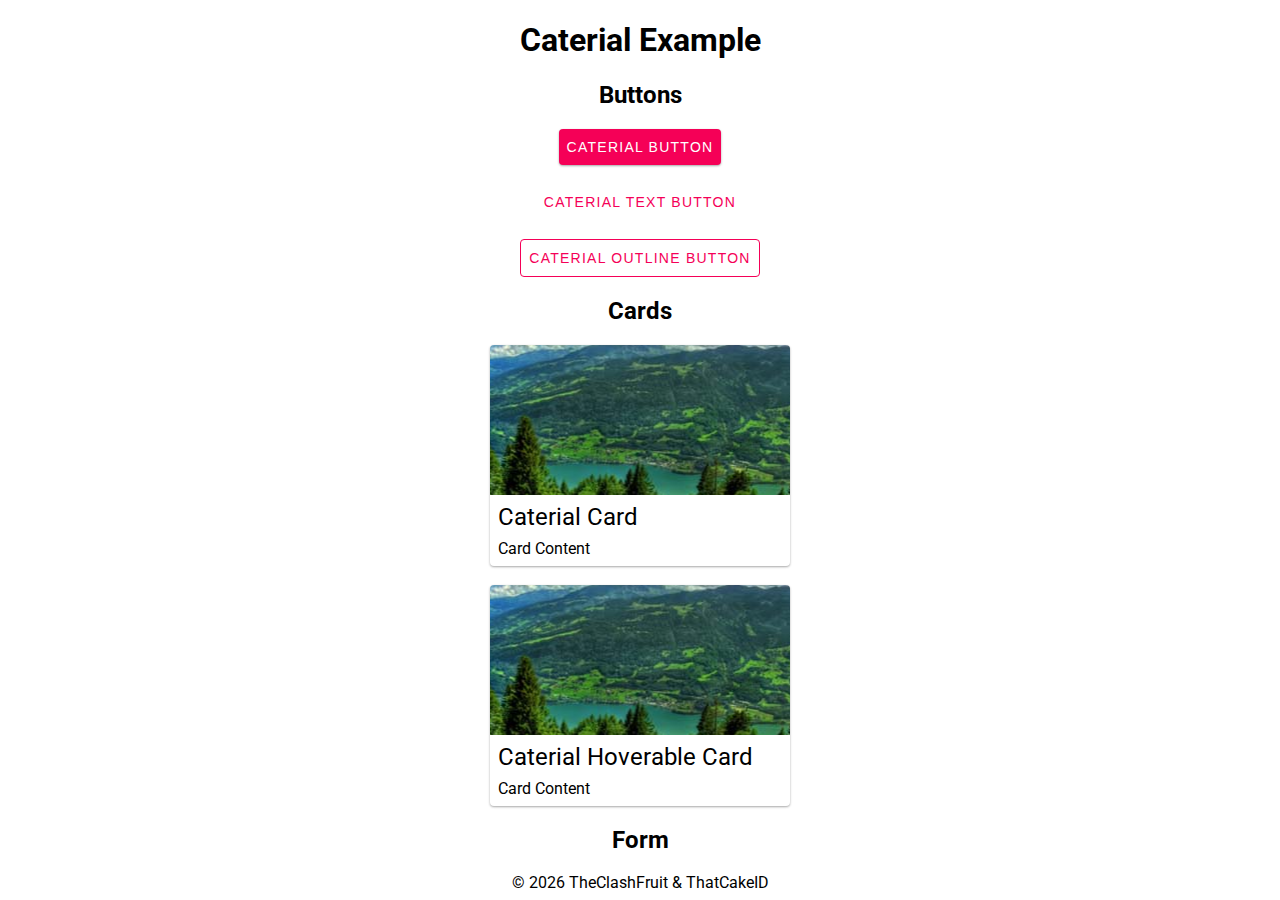
==== example/index.html @ e5562d66 "Add files via upload" ====
<!DOCTYPE html>
<html>
  <head>
    <meta charset="UTF-8">
    <meta name="viewport" content="width=device-width, initial-scale=1.0">

    <title>Caterial Example</title>

    <link rel="stylesheet" href="./css/caterial.css">
    <link rel="stylesheet" href="https://fonts.googleapis.com/icon?family=Material+Icons">
  </head>
  <body>
    <div style="text-align: center; margin-left: auto; margin-right: auto; width: fit-content; margin-bottom: 10px;">
      <h1>Caterial Example</h1>
      <h2>Buttons</h2>
      <button class="mr-button">
        <span class="mr-button-text">Caterial Button</span>
        <span class="mr-ripple"></span>
      </button>
      <br><br>
      <button class="mr-button--text">
        <span class="mr-button-text">Caterial Text Button</span>
        <span class="mr-ripple"></span>
      </button>
      <br><br>
      <button class="mr-button--outline">
        <span class="mr-button-text">Caterial Outline Button</span>
        <span class="mr-ripple"></span>
      </button>
      <h2>Cards</h2>
      <div class="mr-card">
        <div class="mr-card-image" style="background-image: url('./img/card.jpg');"></div>
        <span class="mr-card-title">Caterial Card</span>
        <div class="mr-card-content">
          Card Content
        </div>
      </div>
      <br>
      <div class="mr-card--hoverable">
        <div class="mr-card-image" style="background-image: url('./img/card.jpg');"></div>
        <span class="mr-card-title">Caterial Hoverable Card</span>
        <div class="mr-card-content">
          Card Content
        </div>
      </div>
      <h2>Form</h2>
    </div>
    <footer style="text-align: center;">
      &copy; <span id="year"></span> TheClashFruit & ThatCakeID
    </footer>

    <script src="./js/caterial.js"></script>
    <script>
      document.getElementById("year").innerText = new Date().getFullYear();
    </script>
  </body>
</html>
---- example/css/caterial.css ----
@import "./theme.css";
@import url('https://fonts.googleapis.com/css2?family=Roboto&display=swap');

body {
    background-color: var(--colorBackground);
    color: var(--colorOnBackground);
    font-family: 'Roboto', sans-serif;
}

.mr-button {
    position: relative;
    overflow: hidden;
    cursor: pointer;
    font-size: .875rem;
    line-height: 2.25rem;
    font-weight: 500;
    letter-spacing: .0892857143em;
    text-decoration: none;
    text-transform: uppercase;
    padding: 0 8px 0 8px;
    border-radius: 4px;
    background-color: var(--colorAccent);
    color: var(--colorOnAccent);
    border: none;
    outline: none;
    box-shadow: 0 1px 3px rgba(0,0,0,0.12), 0 1px 2px rgba(0,0,0,0.24);
    transition: all 0.3s cubic-bezier(.25,.8,.25,1);
}

.mr-button:hover {
    box-shadow: 0 14px 28px rgba(0,0,0,0.25), 0 10px 10px rgba(0,0,0,0.22);
}

/* Text */

.mr-button--text {
    position: relative;
    overflow: hidden;
    cursor: pointer;
    font-size: .875rem;
    line-height: 2.25rem;
    font-weight: 500;
    letter-spacing: .0892857143em;
    text-decoration: none;
    text-transform: uppercase;
    padding: 0 8px 0 8px;
    border-radius: 4px;
    background-color: transparent;
    color: var(--colorAccent);
    border: none;
    outline: none;
}

/* Outline */

.mr-button--outline {
    position: relative;
    overflow: hidden;
    cursor: pointer;
    font-size: .875rem;
    line-height: 2.25rem;
    font-weight: 500;
    letter-spacing: .0892857143em;
    text-decoration: none;
    text-transform: uppercase;
    padding: 0 8px 0 8px;
    border-radius: 4px;
    background-color: transparent;
    color: var(--colorAccent);
    border: 1px solid var(--colorAccent);
    outline: none;
}

/* Card */

.mr-card {
    background-color: var(--colorBackground);
    border-radius: 4px;
    text-align: left;
    width: 300px;
    box-shadow: 0 1px 3px rgba(0,0,0,0.12), 0 1px 2px rgba(0,0,0,0.24);
}

.mr-card-image {
    height: 150px;
    margin-bottom: 8px;
    background-position: center;
    border-radius: 4px 4px 0 0;
}

.mr-card-title {
    padding: 8px;
    font-size: 1.5rem;
}

.mr-card-content {
    padding: 8px;
}

/* Card Hoverable */

.mr-card--hoverable {
    background-color: var(--colorBackground);
    border-radius: 4px;
    text-align: left;
    width: 300px;
    box-shadow: 0 1px 3px rgba(0,0,0,0.12), 0 1px 2px rgba(0,0,0,0.24);
    transition: all 0.3s cubic-bezier(.25,.8,.25,1);
}

.mr-card--hoverable:hover {
    box-shadow: 0 14px 28px rgba(0,0,0,0.25), 0 10px 10px rgba(0,0,0,0.22);
}


/* Ripple */

span.mr-ripple {
    position: absolute;
    border-radius: 50%;
    transform: scale(0);
    animation: ripple 600ms linear;
    background-color: var(--rippleColor);
}

.mr-button--text > span.mr-ripple {
    position: absolute;
    border-radius: 50%;
    transform: scale(0);
    animation: ripple 600ms linear;
    background-color: var(--rippleColorFlat);
}

.mr-button--outline > span.mr-ripple {
    position: absolute;
    border-radius: 50%;
    transform: scale(0);
    animation: ripple 600ms linear;
    background-color: var(--rippleColorFlat);
}
  
@keyframes ripple {
    to {
      transform: scale(4);
      opacity: 0;
    }
}
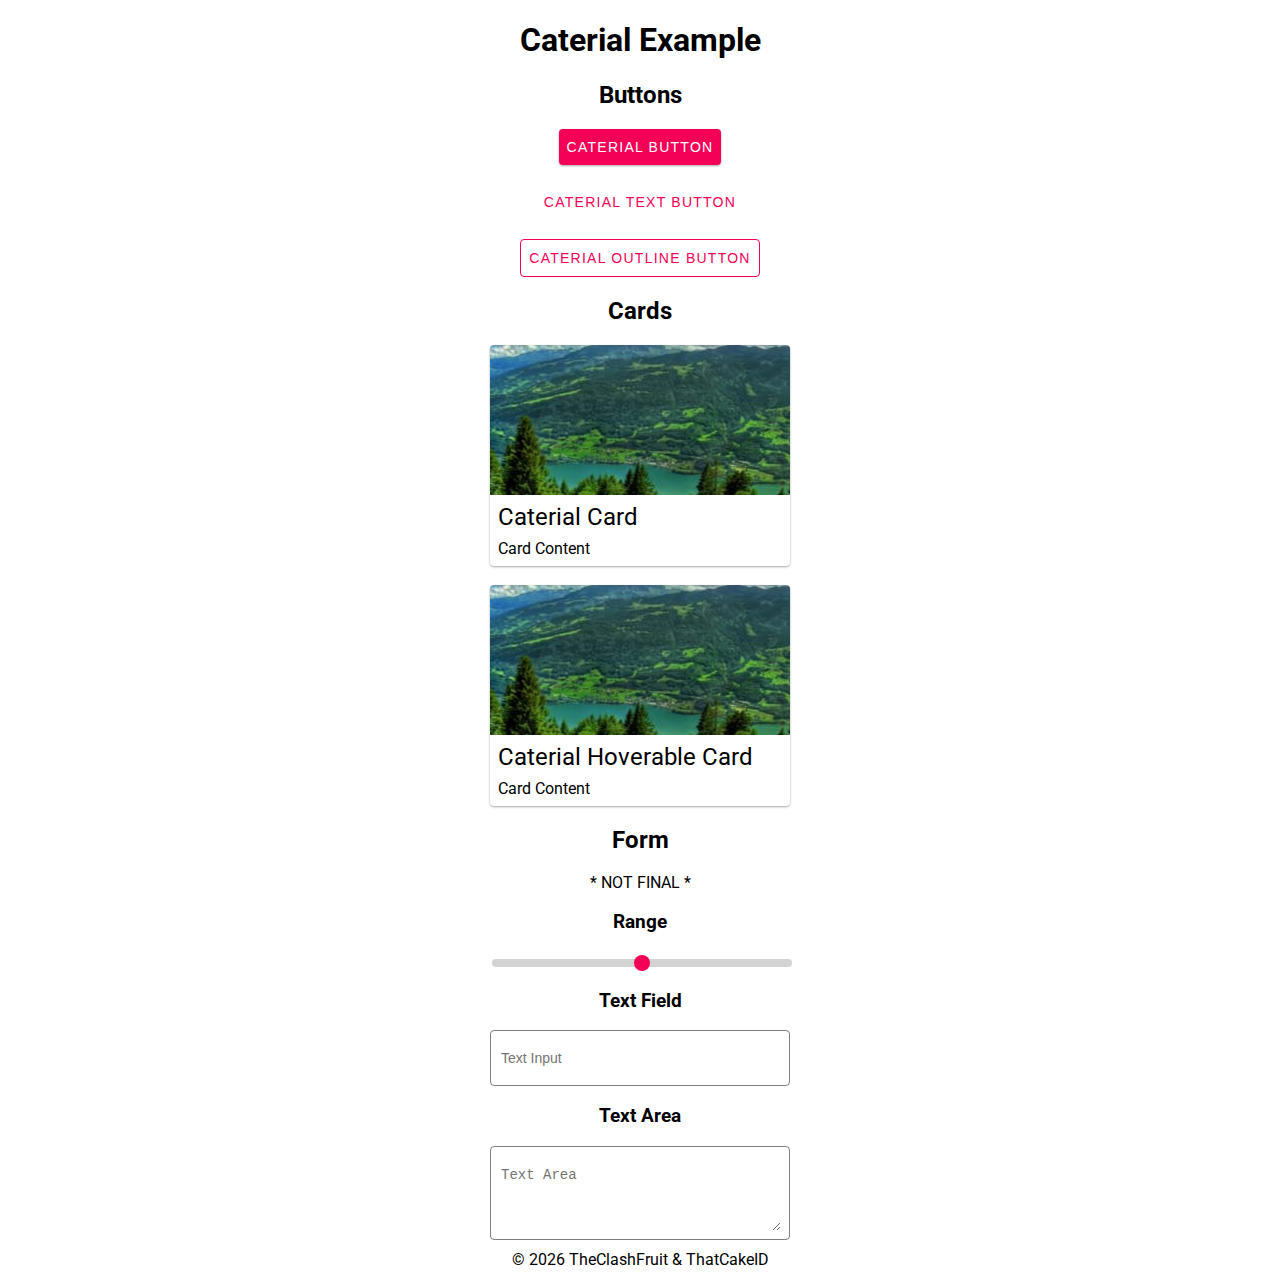
==== commit ebf0070c: "lol" ====
--- a/example/index.html
+++ b/example/index.html
@@ -44,6 +44,17 @@
         </div>
       </div>
       <h2>Form</h2>
+      <p>* NOT FINAL *</p>
+      <h3>Range</h3>
+      <input type="range" min="0" max="100" class="mr-slider">
+      <h3>Text Field</h3>
+      <div class="mr-textfield" for="myInput">
+        <input type="text" class="mr-input--tf" id="myInput" placeholder="Text Input">
+      </div>
+      <h3>Text Area</h3>
+      <div class="mr-textfield" for="myInput2">
+        <textarea class="mr-input--tf" id="myInput2" placeholder="Text Area"></textarea>
+      </div>
     </div>
     <footer style="text-align: center;">
       &copy; <span id="year"></span> TheClashFruit & ThatCakeID
--- a/example/css/caterial.css
+++ b/example/css/caterial.css
@@ -112,6 +112,64 @@
     box-shadow: 0 14px 28px rgba(0,0,0,0.25), 0 10px 10px rgba(0,0,0,0.22);
 }
 
+/* Form */
+
+/* Range */
+
+.mr-slider {
+    -webkit-appearance: none;
+    width: 100%;
+    height: 8px;
+    border-radius: 5px;  
+    background: #d3d3d3;
+    outline: none;
+}
+  
+.mr-slider::-webkit-slider-thumb {
+    -webkit-appearance: none;
+    appearance: none;
+    width: 16px;
+    height: 16px;
+    border-radius: 50%; 
+    background: var(--colorAccent);
+    cursor: pointer;
+}
+  
+.mr-slider::-moz-range-thumb {
+    width: 16px;
+    height: 16px;
+    border-radius: 50%;
+    background: var(--colorAccent);
+    cursor: pointer;
+}
+
+/* Text Field */
+
+.mr-textfield {
+    position: relative;
+    overflow: hidden;
+    font-size: .875rem;
+    line-height: 2.25rem;
+    font-weight: 500;
+    letter-spacing: .0892857143em;
+    padding: 8px;
+    border-radius: 4px;
+    background-color: transparent;
+    color: var(--colorAccent);
+    border: 1px solid rgba(0, 0, 0, 0.5);
+    outline: none;
+
+    display: flex;
+    flex-flow: column-reverse;
+}
+
+.mr-input--tf {
+    font-size: .875rem;
+    line-height: 2.25rem;
+    font-weight: 500;
+    border: none;
+    outline: none;
+}
 
 /* Ripple */
 
